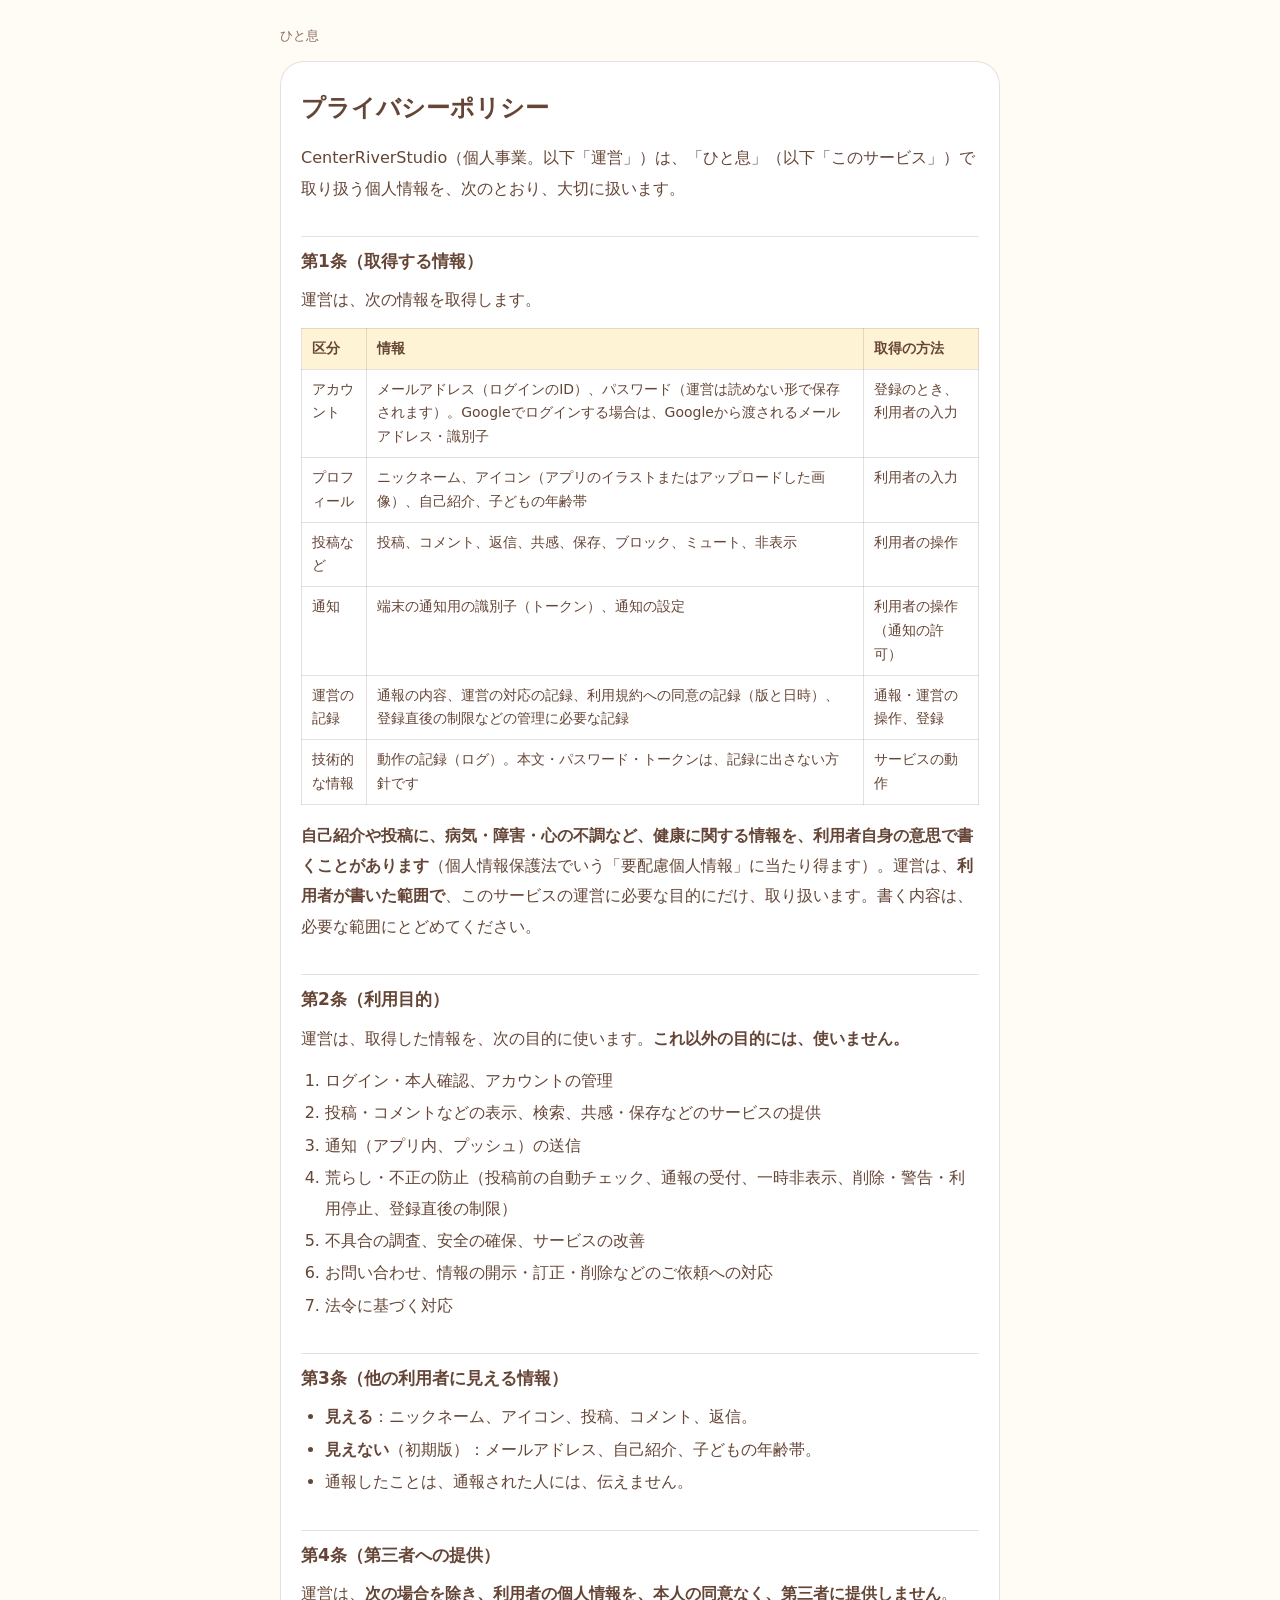
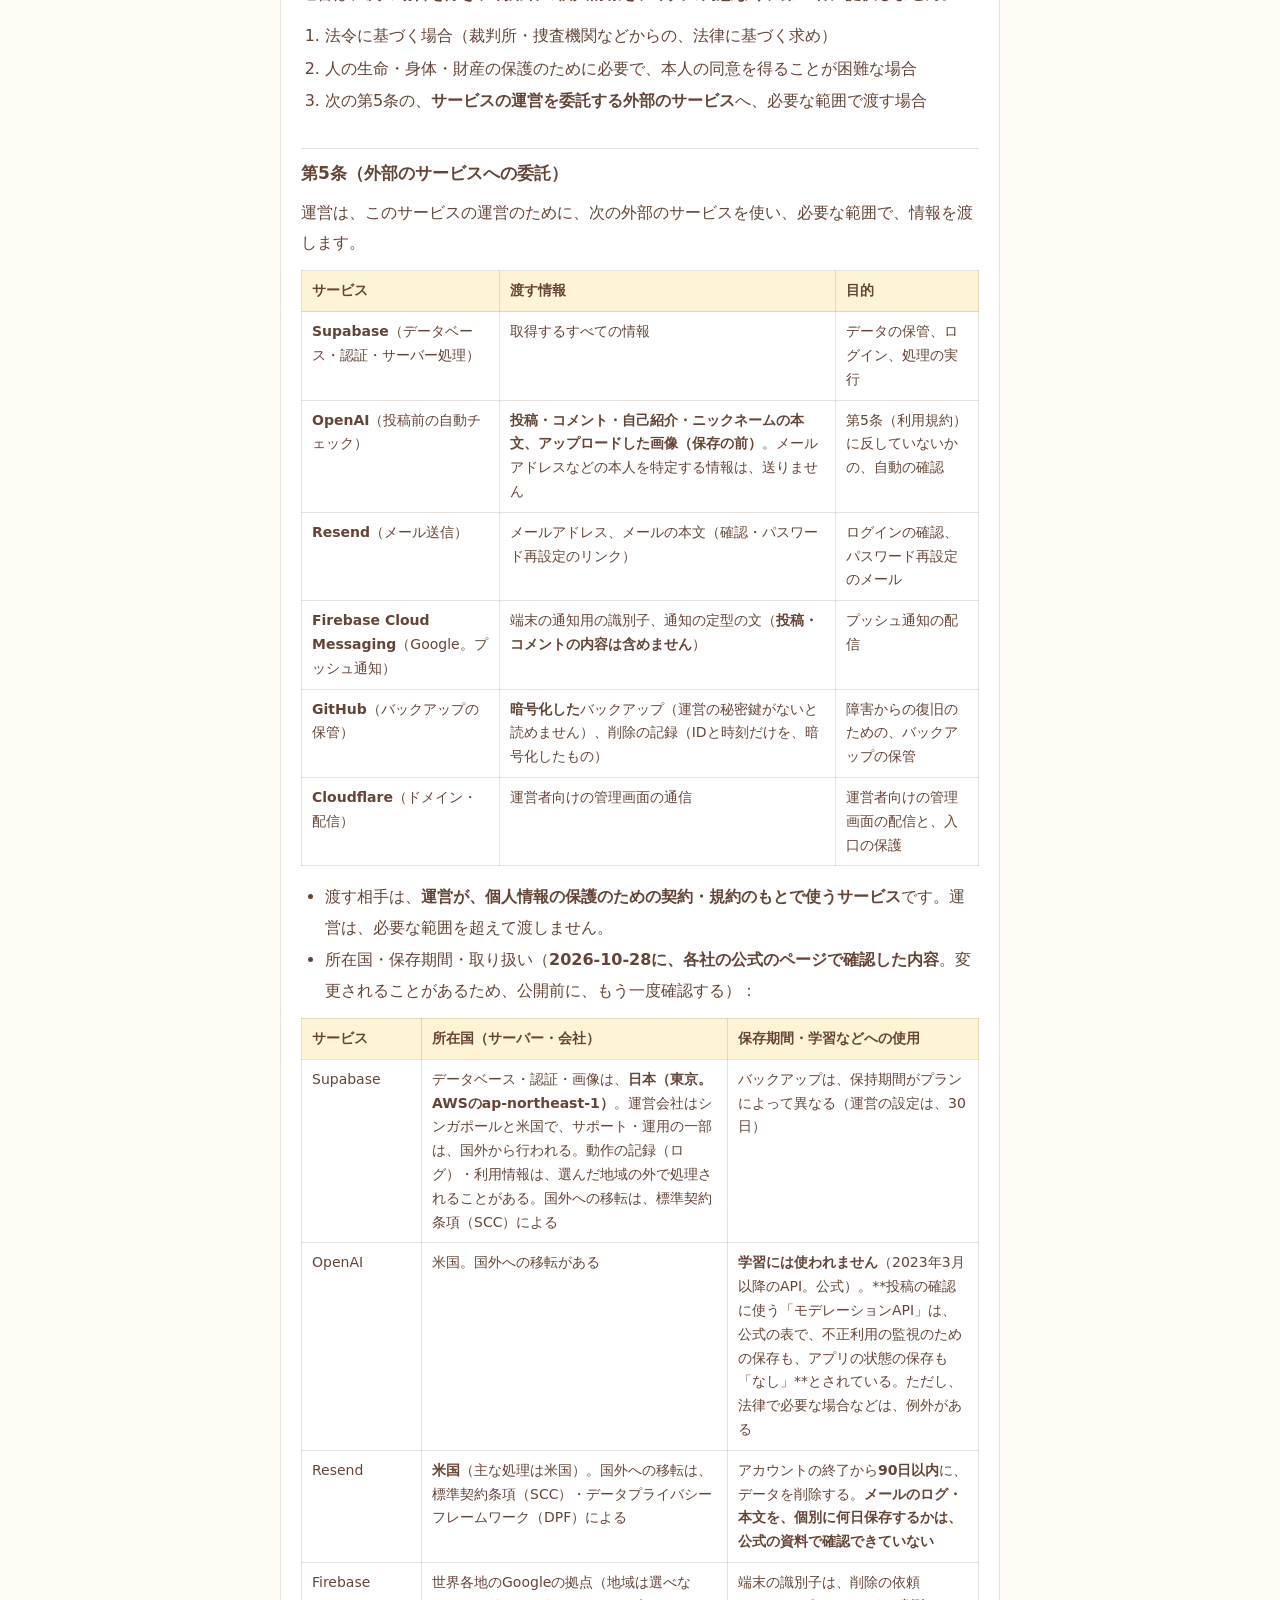
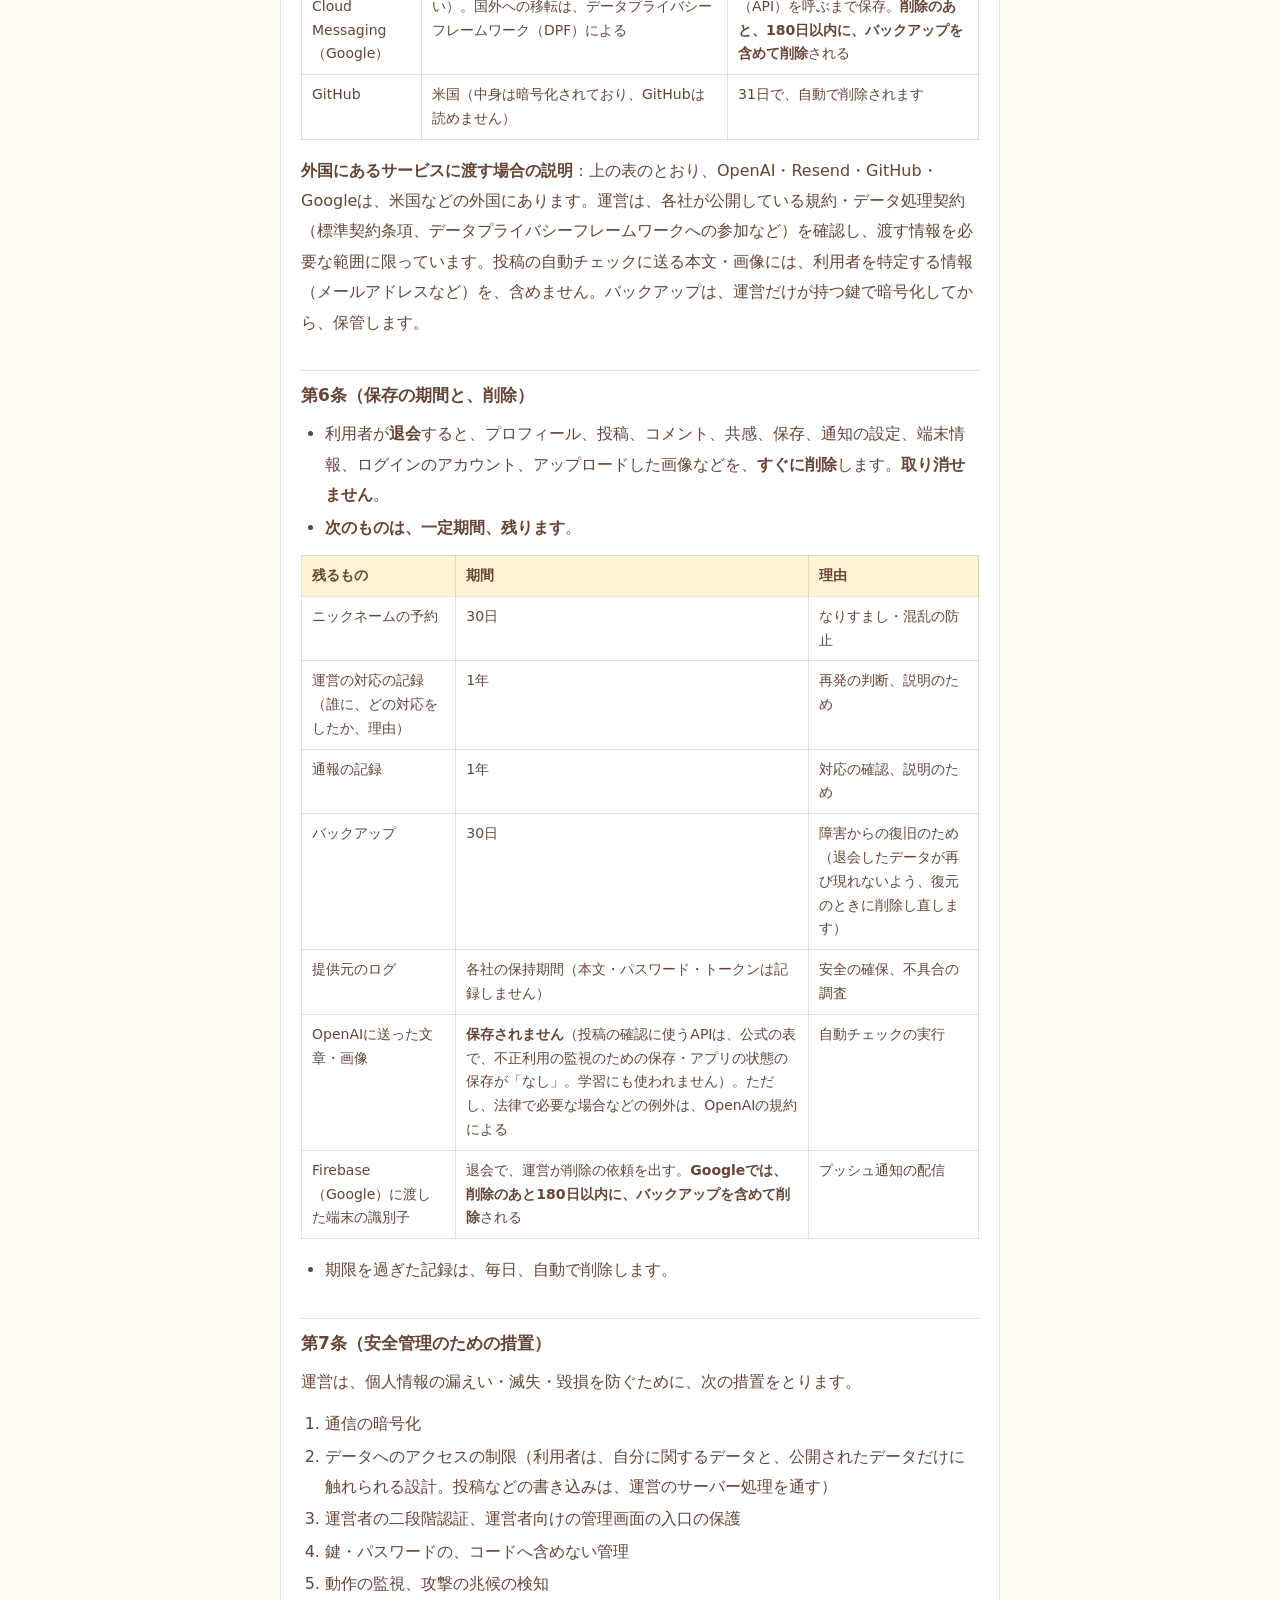
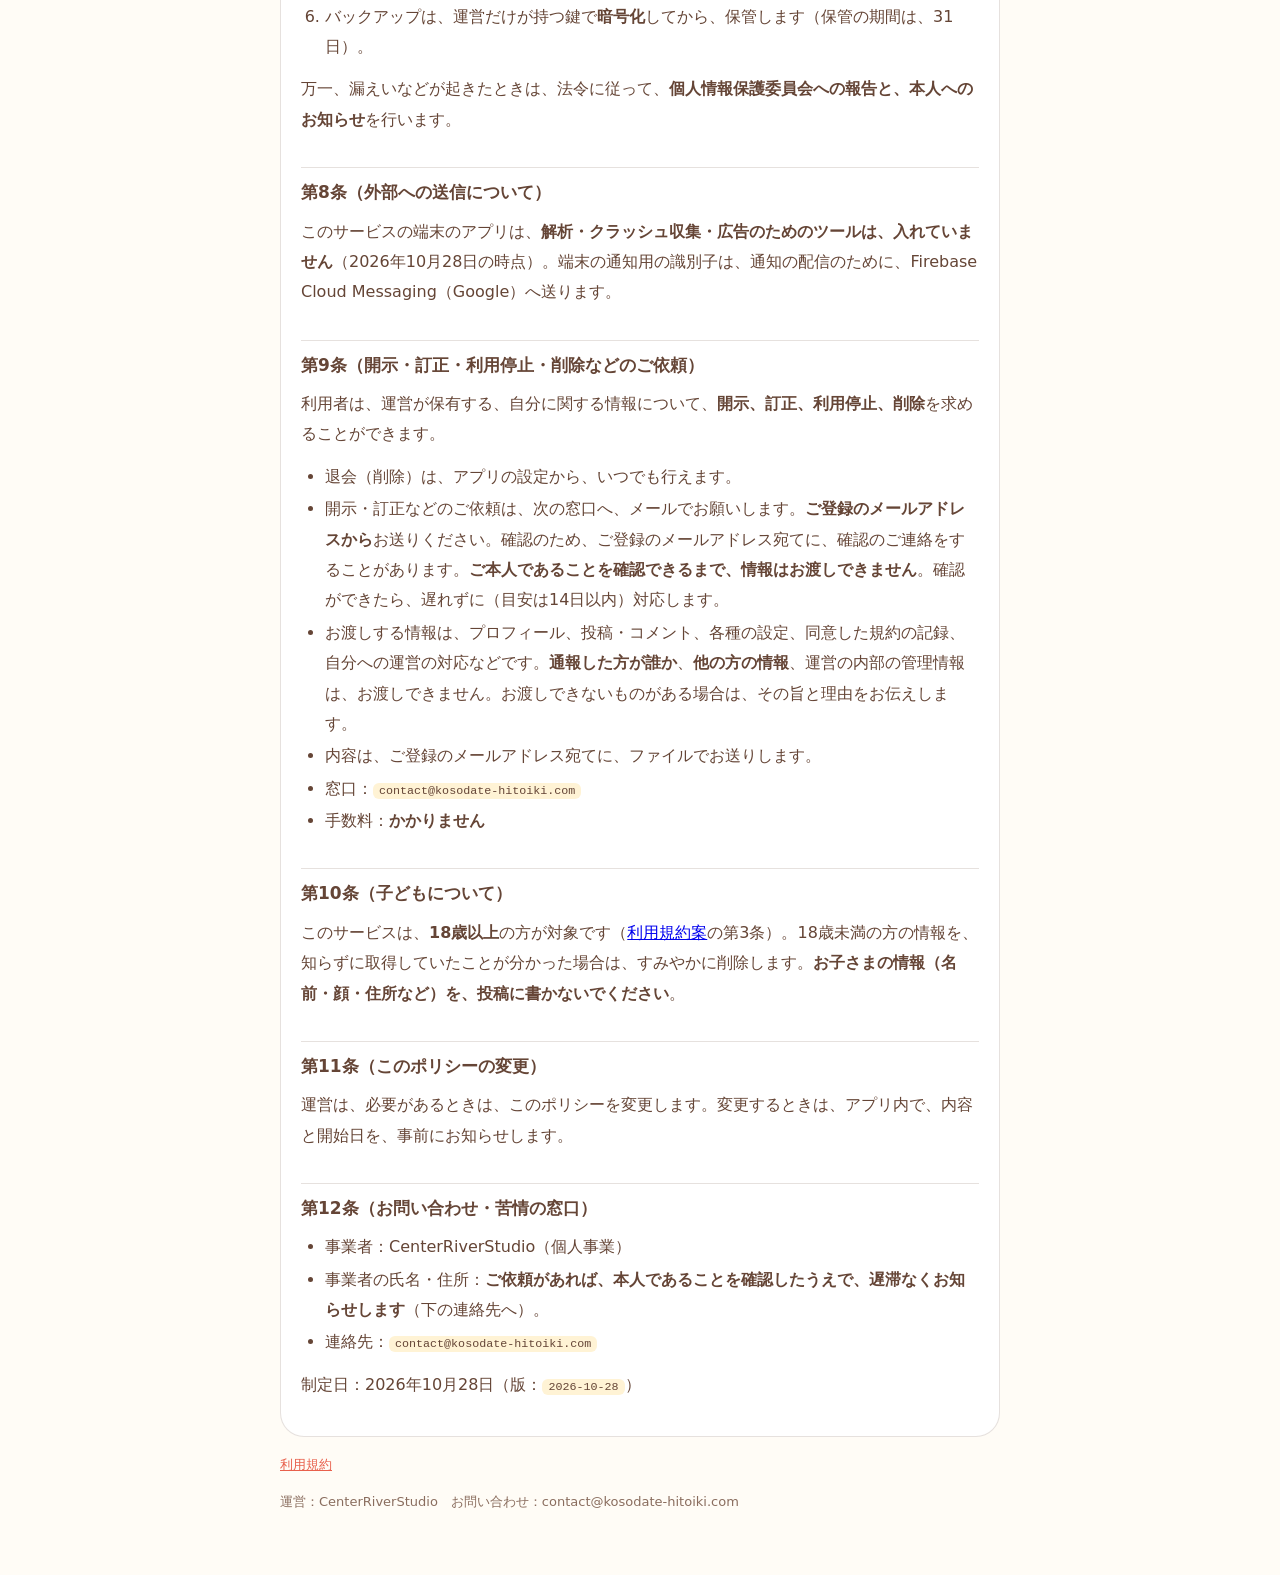
==== privacy/index.html @ 46247bdc "feat: 利用規約とプライバシーポリシーの公開ページを追加する /terms/ と /privacy/ に、2026-10-28版の本文を置く。アプリの登録画面・ストアの申請・Googleの同意画面" ====
<!doctype html>
<html lang="ja">
  <head>
    <meta charset="utf-8" />
    <meta name="viewport" content="width=device-width, initial-scale=1" />
    <title>プライバシーポリシー｜ひと息</title>
    <meta name="description" content="子育てのぐち・相談・コツや体験談を共有するSNS「ひと息」のプライバシーポリシーです。" />
    <style>
      :root { --bg: #fffcf6; --card: #ffffff; --text: #654536; --muted: #8a6d5e; --line: rgb(101 69 54 / 16%); --accent: #e8604c; --cream: #fff3d5; }
      * { box-sizing: border-box; }
      body { margin: 0; padding: 16px; background: var(--bg); color: var(--text); font-family: "M PLUS Rounded 1c", "Hiragino Maru Gothic ProN", "Yu Gothic UI", Meiryo, system-ui, sans-serif; line-height: 1.9; }
      header, main, footer { max-width: 720px; margin: 0 auto; }
      header { padding: 8px 0 0; }
      .brand { margin: 0; font-size: 13px; color: var(--muted); }
      main { margin-top: 12px; padding: 24px 20px; background: var(--card); border: 1px solid var(--line); border-radius: 24px; }
      h1 { margin: 0 0 12px; font-size: 24px; }
      h2 { margin: 32px 0 8px; padding-top: 8px; font-size: 17px; border-top: 1px solid var(--line); }
      h3 { font-size: 15px; margin: 20px 0 4px; }
      p { margin: 0 0 12px; overflow-wrap: anywhere; }
      ul, ol { margin: 0 0 12px; padding-left: 1.5em; }
      li { margin: 2px 0; overflow-wrap: anywhere; }
      code { padding: 1px 6px; background: var(--cream); border-radius: 6px; font-size: 0.9em; }
      .table-wrap { margin: 0 0 16px; overflow-x: auto; }
      table { border-collapse: collapse; width: 100%; min-width: 520px; font-size: 14px; line-height: 1.7; }
      th, td { padding: 8px 10px; border: 1px solid var(--line); vertical-align: top; text-align: left; }
      th { background: var(--cream); }
      footer { padding: 16px 0 32px; font-size: 13px; color: var(--muted); }
      footer a { color: var(--accent); }
    </style>
  </head>
  <body>
    <header><p class="brand">ひと息</p></header>
    <main>
<h1>プライバシーポリシー</h1>
<p>CenterRiverStudio（個人事業。以下「運営」）は、「ひと息」（以下「このサービス」）で取り扱う個人情報を、次のとおり、大切に扱います。</p>
<h2>第1条（取得する情報）</h2>
<p>運営は、次の情報を取得します。</p>
<div class="table-wrap"><table>
<thead>
<tr>
<th>区分</th>
<th>情報</th>
<th>取得の方法</th>
</tr>
</thead>
<tbody>
<tr>
<td>アカウント</td>
<td>メールアドレス（ログインのID）、パスワード（運営は読めない形で保存されます）。Googleでログインする場合は、Googleから渡されるメールアドレス・識別子</td>
<td>登録のとき、利用者の入力</td>
</tr>
<tr>
<td>プロフィール</td>
<td>ニックネーム、アイコン（アプリのイラストまたはアップロードした画像）、自己紹介、子どもの年齢帯</td>
<td>利用者の入力</td>
</tr>
<tr>
<td>投稿など</td>
<td>投稿、コメント、返信、共感、保存、ブロック、ミュート、非表示</td>
<td>利用者の操作</td>
</tr>
<tr>
<td>通知</td>
<td>端末の通知用の識別子（トークン）、通知の設定</td>
<td>利用者の操作（通知の許可）</td>
</tr>
<tr>
<td>運営の記録</td>
<td>通報の内容、運営の対応の記録、利用規約への同意の記録（版と日時）、登録直後の制限などの管理に必要な記録</td>
<td>通報・運営の操作、登録</td>
</tr>
<tr>
<td>技術的な情報</td>
<td>動作の記録（ログ）。本文・パスワード・トークンは、記録に出さない方針です</td>
<td>サービスの動作</td>
</tr>
</tbody>
</table></div>
<p><strong>自己紹介や投稿に、病気・障害・心の不調など、健康に関する情報を、利用者自身の意思で書くことがあります</strong>（個人情報保護法でいう「要配慮個人情報」に当たり得ます）。運営は、<strong>利用者が書いた範囲で</strong>、このサービスの運営に必要な目的にだけ、取り扱います。書く内容は、必要な範囲にとどめてください。</p>
<h2>第2条（利用目的）</h2>
<p>運営は、取得した情報を、次の目的に使います。<strong>これ以外の目的には、使いません。</strong></p>
<ol>
<li>ログイン・本人確認、アカウントの管理</li>
<li>投稿・コメントなどの表示、検索、共感・保存などのサービスの提供</li>
<li>通知（アプリ内、プッシュ）の送信</li>
<li>荒らし・不正の防止（投稿前の自動チェック、通報の受付、一時非表示、削除・警告・利用停止、登録直後の制限）</li>
<li>不具合の調査、安全の確保、サービスの改善</li>
<li>お問い合わせ、情報の開示・訂正・削除などのご依頼への対応</li>
<li>法令に基づく対応</li>
</ol>
<h2>第3条（他の利用者に見える情報）</h2>
<ul>
<li><strong>見える</strong>：ニックネーム、アイコン、投稿、コメント、返信。</li>
<li><strong>見えない</strong>（初期版）：メールアドレス、自己紹介、子どもの年齢帯。</li>
<li>通報したことは、通報された人には、伝えません。</li>
</ul>
<h2>第4条（第三者への提供）</h2>
<p>運営は、<strong>次の場合を除き、利用者の個人情報を、本人の同意なく、第三者に提供しません</strong>。</p>
<ol>
<li>法令に基づく場合（裁判所・捜査機関などからの、法律に基づく求め）</li>
<li>人の生命・身体・財産の保護のために必要で、本人の同意を得ることが困難な場合</li>
<li>次の第5条の、<strong>サービスの運営を委託する外部のサービス</strong>へ、必要な範囲で渡す場合</li>
</ol>
<h2>第5条（外部のサービスへの委託）</h2>
<p>運営は、このサービスの運営のために、次の外部のサービスを使い、必要な範囲で、情報を渡します。</p>
<div class="table-wrap"><table>
<thead>
<tr>
<th>サービス</th>
<th>渡す情報</th>
<th>目的</th>
</tr>
</thead>
<tbody>
<tr>
<td><strong>Supabase</strong>（データベース・認証・サーバー処理）</td>
<td>取得するすべての情報</td>
<td>データの保管、ログイン、処理の実行</td>
</tr>
<tr>
<td><strong>OpenAI</strong>（投稿前の自動チェック）</td>
<td><strong>投稿・コメント・自己紹介・ニックネームの本文、アップロードした画像（保存の前）</strong>。メールアドレスなどの本人を特定する情報は、送りません</td>
<td>第5条（利用規約）に反していないかの、自動の確認</td>
</tr>
<tr>
<td><strong>Resend</strong>（メール送信）</td>
<td>メールアドレス、メールの本文（確認・パスワード再設定のリンク）</td>
<td>ログインの確認、パスワード再設定のメール</td>
</tr>
<tr>
<td><strong>Firebase Cloud Messaging</strong>（Google。プッシュ通知）</td>
<td>端末の通知用の識別子、通知の定型の文（<strong>投稿・コメントの内容は含めません</strong>）</td>
<td>プッシュ通知の配信</td>
</tr>
<tr>
<td><strong>GitHub</strong>（バックアップの保管）</td>
<td><strong>暗号化した</strong>バックアップ（運営の秘密鍵がないと読めません）、削除の記録（IDと時刻だけを、暗号化したもの）</td>
<td>障害からの復旧のための、バックアップの保管</td>
</tr>
<tr>
<td><strong>Cloudflare</strong>（ドメイン・配信）</td>
<td>運営者向けの管理画面の通信</td>
<td>運営者向けの管理画面の配信と、入口の保護</td>
</tr>
</tbody>
</table></div>
<ul>
<li>渡す相手は、<strong>運営が、個人情報の保護のための契約・規約のもとで使うサービス</strong>です。運営は、必要な範囲を超えて渡しません。</li>
<li>所在国・保存期間・取り扱い（<strong>2026-10-28に、各社の公式のページで確認した内容</strong>。変更されることがあるため、公開前に、もう一度確認する）：</li>
</ul>
<div class="table-wrap"><table>
<thead>
<tr>
<th>サービス</th>
<th>所在国（サーバー・会社）</th>
<th>保存期間・学習などへの使用</th>
</tr>
</thead>
<tbody>
<tr>
<td>Supabase</td>
<td>データベース・認証・画像は、<strong>日本（東京。AWSのap-northeast-1）</strong>。運営会社はシンガポールと米国で、サポート・運用の一部は、国外から行われる。動作の記録（ログ）・利用情報は、選んだ地域の外で処理されることがある。国外への移転は、標準契約条項（SCC）による</td>
<td>バックアップは、保持期間がプランによって異なる（運営の設定は、30日）</td>
</tr>
<tr>
<td>OpenAI</td>
<td>米国。国外への移転がある</td>
<td><strong>学習には使われません</strong>（2023年3月以降のAPI。公式）。**投稿の確認に使う「モデレーションAPI」は、公式の表で、不正利用の監視のための保存も、アプリの状態の保存も「なし」**とされている。ただし、法律で必要な場合などは、例外がある</td>
</tr>
<tr>
<td>Resend</td>
<td><strong>米国</strong>（主な処理は米国）。国外への移転は、標準契約条項（SCC）・データプライバシーフレームワーク（DPF）による</td>
<td>アカウントの終了から<strong>90日以内</strong>に、データを削除する。<strong>メールのログ・本文を、個別に何日保存するかは、公式の資料で確認できていない</strong></td>
</tr>
<tr>
<td>Firebase Cloud Messaging（Google）</td>
<td>世界各地のGoogleの拠点（地域は選べない）。国外への移転は、データプライバシーフレームワーク（DPF）による</td>
<td>端末の識別子は、削除の依頼（API）を呼ぶまで保存。<strong>削除のあと、180日以内に、バックアップを含めて削除</strong>される</td>
</tr>
<tr>
<td>GitHub</td>
<td>米国（中身は暗号化されており、GitHubは読めません）</td>
<td>31日で、自動で削除されます</td>
</tr>
</tbody>
</table></div>
<p><strong>外国にあるサービスに渡す場合の説明</strong>：上の表のとおり、OpenAI・Resend・GitHub・Googleは、米国などの外国にあります。運営は、各社が公開している規約・データ処理契約（標準契約条項、データプライバシーフレームワークへの参加など）を確認し、渡す情報を必要な範囲に限っています。投稿の自動チェックに送る本文・画像には、利用者を特定する情報（メールアドレスなど）を、含めません。バックアップは、運営だけが持つ鍵で暗号化してから、保管します。</p>
<h2>第6条（保存の期間と、削除）</h2>
<ul>
<li>利用者が<strong>退会</strong>すると、プロフィール、投稿、コメント、共感、保存、通知の設定、端末情報、ログインのアカウント、アップロードした画像などを、<strong>すぐに削除</strong>します。<strong>取り消せません</strong>。</li>
<li><strong>次のものは、一定期間、残ります</strong>。</li>
</ul>
<div class="table-wrap"><table>
<thead>
<tr>
<th>残るもの</th>
<th>期間</th>
<th>理由</th>
</tr>
</thead>
<tbody>
<tr>
<td>ニックネームの予約</td>
<td>30日</td>
<td>なりすまし・混乱の防止</td>
</tr>
<tr>
<td>運営の対応の記録（誰に、どの対応をしたか、理由）</td>
<td>1年</td>
<td>再発の判断、説明のため</td>
</tr>
<tr>
<td>通報の記録</td>
<td>1年</td>
<td>対応の確認、説明のため</td>
</tr>
<tr>
<td>バックアップ</td>
<td>30日</td>
<td>障害からの復旧のため（退会したデータが再び現れないよう、復元のときに削除し直します）</td>
</tr>
<tr>
<td>提供元のログ</td>
<td>各社の保持期間（本文・パスワード・トークンは記録しません）</td>
<td>安全の確保、不具合の調査</td>
</tr>
<tr>
<td>OpenAIに送った文章・画像</td>
<td><strong>保存されません</strong>（投稿の確認に使うAPIは、公式の表で、不正利用の監視のための保存・アプリの状態の保存が「なし」。学習にも使われません）。ただし、法律で必要な場合などの例外は、OpenAIの規約による</td>
<td>自動チェックの実行</td>
</tr>
<tr>
<td>Firebase（Google）に渡した端末の識別子</td>
<td>退会で、運営が削除の依頼を出す。<strong>Googleでは、削除のあと180日以内に、バックアップを含めて削除</strong>される</td>
<td>プッシュ通知の配信</td>
</tr>
</tbody>
</table></div>
<ul>
<li>期限を過ぎた記録は、毎日、自動で削除します。</li>
</ul>
<h2>第7条（安全管理のための措置）</h2>
<p>運営は、個人情報の漏えい・滅失・毀損を防ぐために、次の措置をとります。</p>
<ol>
<li>通信の暗号化</li>
<li>データへのアクセスの制限（利用者は、自分に関するデータと、公開されたデータだけに触れられる設計。投稿などの書き込みは、運営のサーバー処理を通す）</li>
<li>運営者の二段階認証、運営者向けの管理画面の入口の保護</li>
<li>鍵・パスワードの、コードへ含めない管理</li>
<li>動作の監視、攻撃の兆候の検知</li>
<li>バックアップは、運営だけが持つ鍵で<strong>暗号化</strong>してから、保管します（保管の期間は、31日）。</li>
</ol>
<p>万一、漏えいなどが起きたときは、法令に従って、<strong>個人情報保護委員会への報告と、本人へのお知らせ</strong>を行います。</p>
<h2>第8条（外部への送信について）</h2>
<p>このサービスの端末のアプリは、<strong>解析・クラッシュ収集・広告のためのツールは、入れていません</strong>（2026年10月28日の時点）。端末の通知用の識別子は、通知の配信のために、Firebase Cloud Messaging（Google）へ送ります。</p>
<h2>第9条（開示・訂正・利用停止・削除などのご依頼）</h2>
<p>利用者は、運営が保有する、自分に関する情報について、<strong>開示、訂正、利用停止、削除</strong>を求めることができます。</p>
<ul>
<li>退会（削除）は、アプリの設定から、いつでも行えます。</li>
<li>開示・訂正などのご依頼は、次の窓口へ、メールでお願いします。<strong>ご登録のメールアドレスから</strong>お送りください。確認のため、ご登録のメールアドレス宛てに、確認のご連絡をすることがあります。<strong>ご本人であることを確認できるまで、情報はお渡しできません</strong>。確認ができたら、遅れずに（目安は14日以内）対応します。</li>
<li>お渡しする情報は、プロフィール、投稿・コメント、各種の設定、同意した規約の記録、自分への運営の対応などです。<strong>通報した方が誰か</strong>、<strong>他の方の情報</strong>、運営の内部の管理情報は、お渡しできません。お渡しできないものがある場合は、その旨と理由をお伝えします。</li>
<li>内容は、ご登録のメールアドレス宛てに、ファイルでお送りします。</li>
<li>窓口：<code>contact@kosodate-hitoiki.com</code></li>
<li>手数料：<strong>かかりません</strong></li>
</ul>
<h2>第10条（子どもについて）</h2>
<p>このサービスは、<strong>18歳以上</strong>の方が対象です（<a href="%E5%88%A9%E7%94%A8%E8%A6%8F%E7%B4%84%E6%A1%88.md">利用規約案</a>の第3条）。18歳未満の方の情報を、知らずに取得していたことが分かった場合は、すみやかに削除します。<strong>お子さまの情報（名前・顔・住所など）を、投稿に書かないでください</strong>。</p>
<h2>第11条（このポリシーの変更）</h2>
<p>運営は、必要があるときは、このポリシーを変更します。変更するときは、アプリ内で、内容と開始日を、事前にお知らせします。</p>
<h2>第12条（お問い合わせ・苦情の窓口）</h2>
<ul>
<li>事業者：CenterRiverStudio（個人事業）</li>
<li>事業者の氏名・住所：<strong>ご依頼があれば、本人であることを確認したうえで、遅滞なくお知らせします</strong>（下の連絡先へ）。</li>
<li>連絡先：<code>contact@kosodate-hitoiki.com</code></li>
</ul>
<p>制定日：2026年10月28日（版：<code>2026-10-28</code>）</p>
    </main>
    <footer>
      <p><a href="../terms/">利用規約</a></p>
      <p>運営：CenterRiverStudio　お問い合わせ：contact@kosodate-hitoiki.com</p>
    </footer>
  </body>
</html>
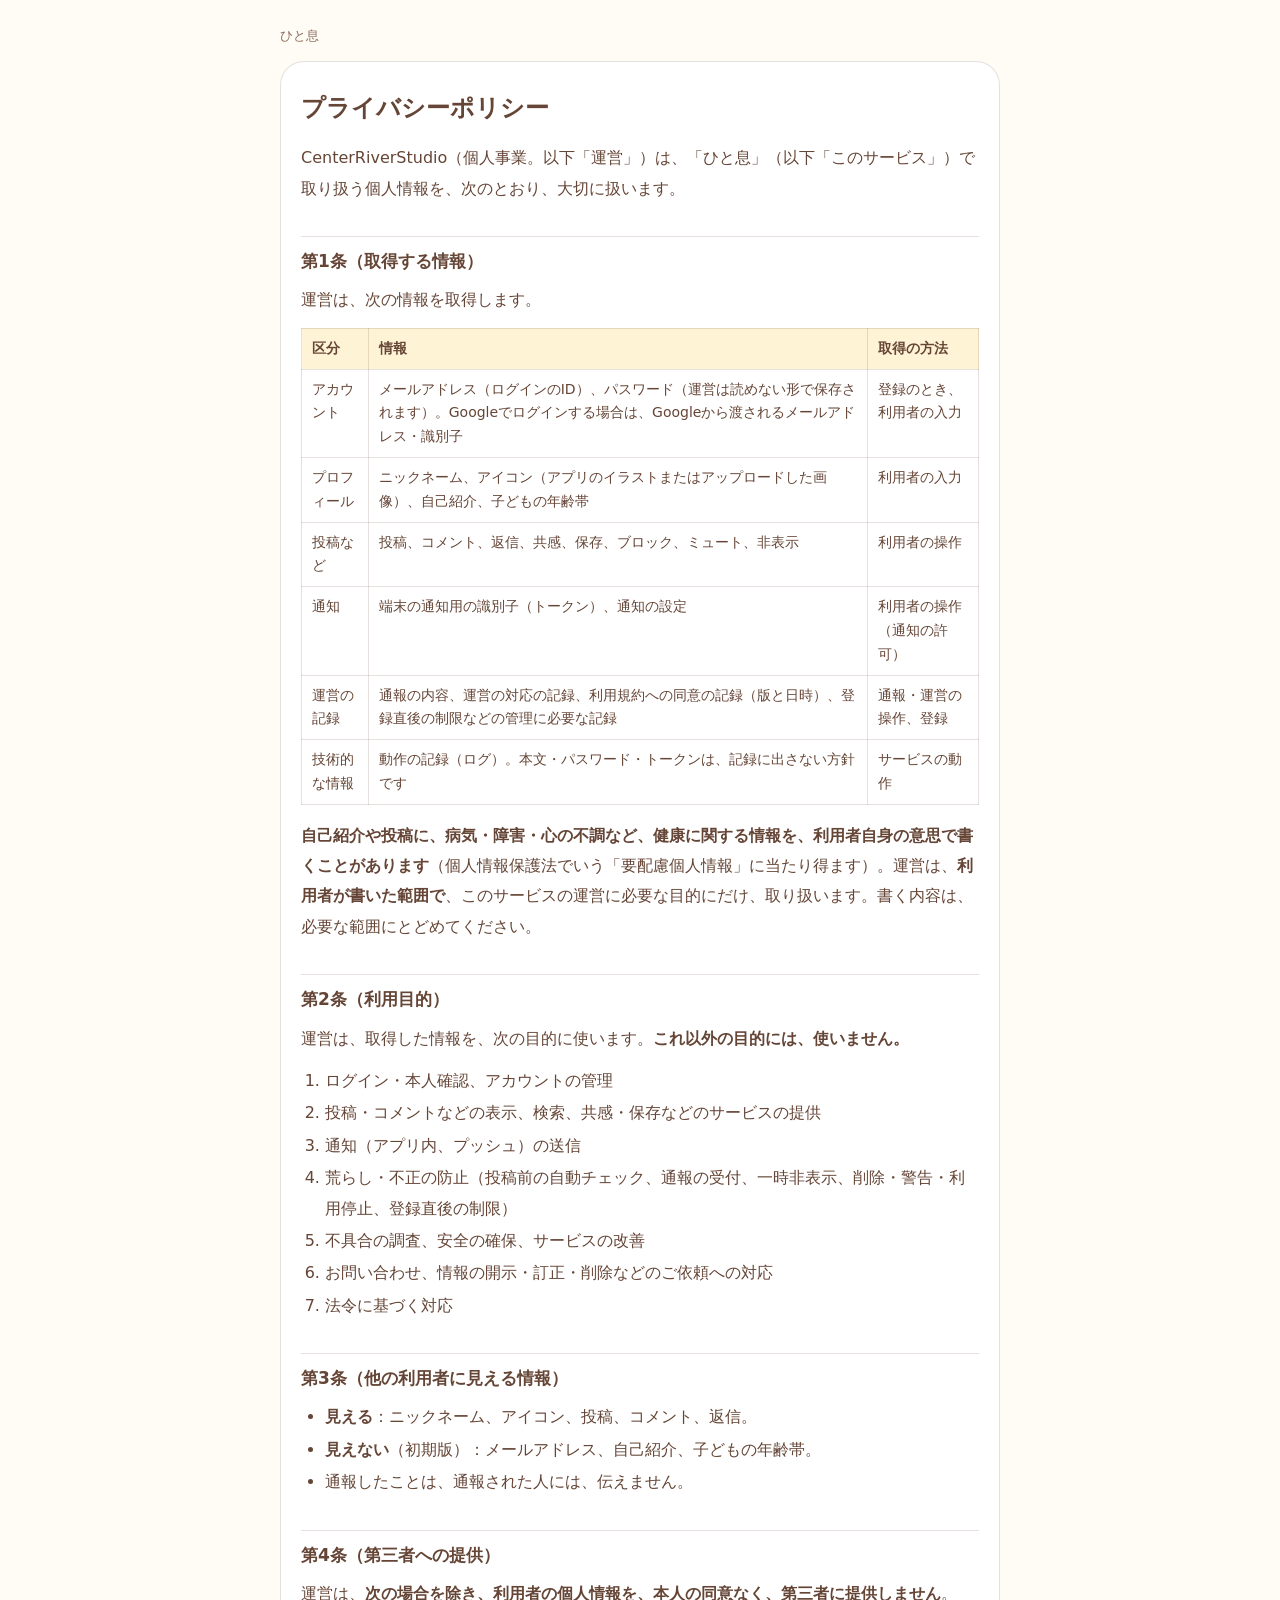
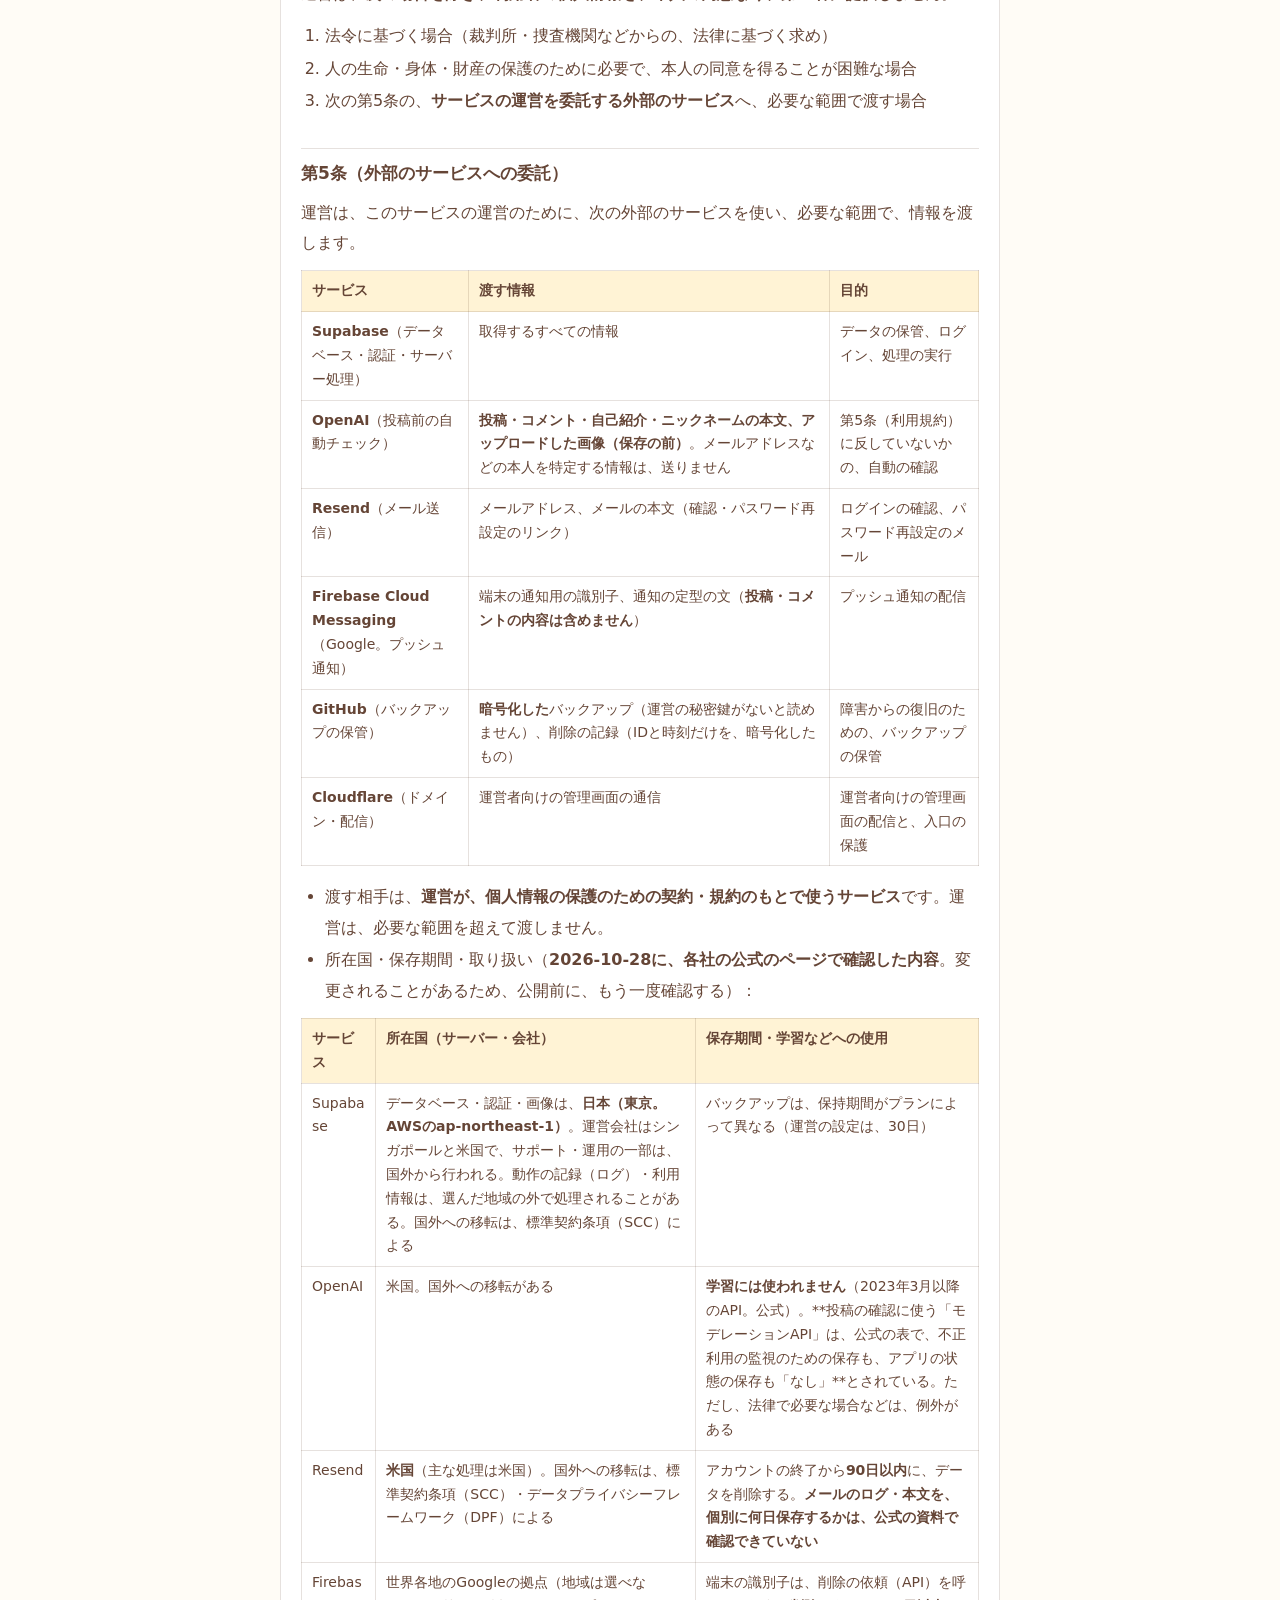
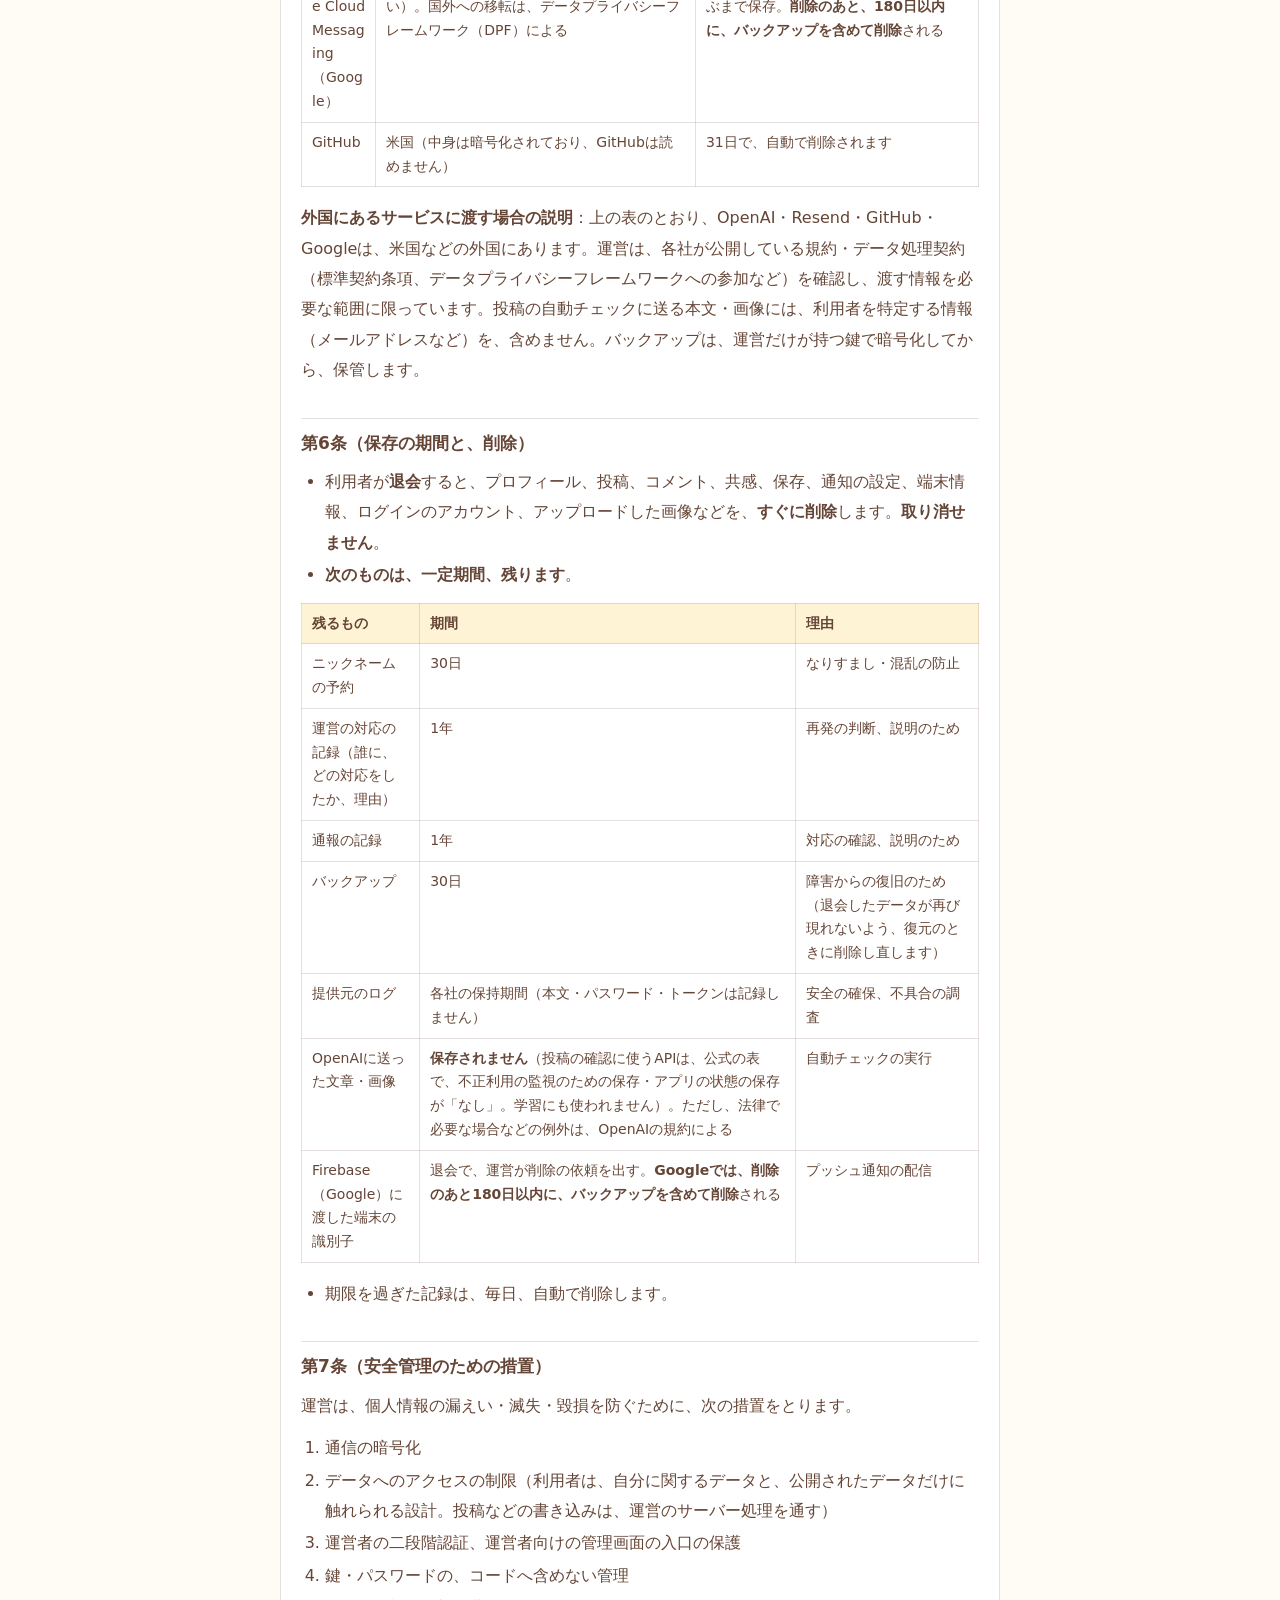
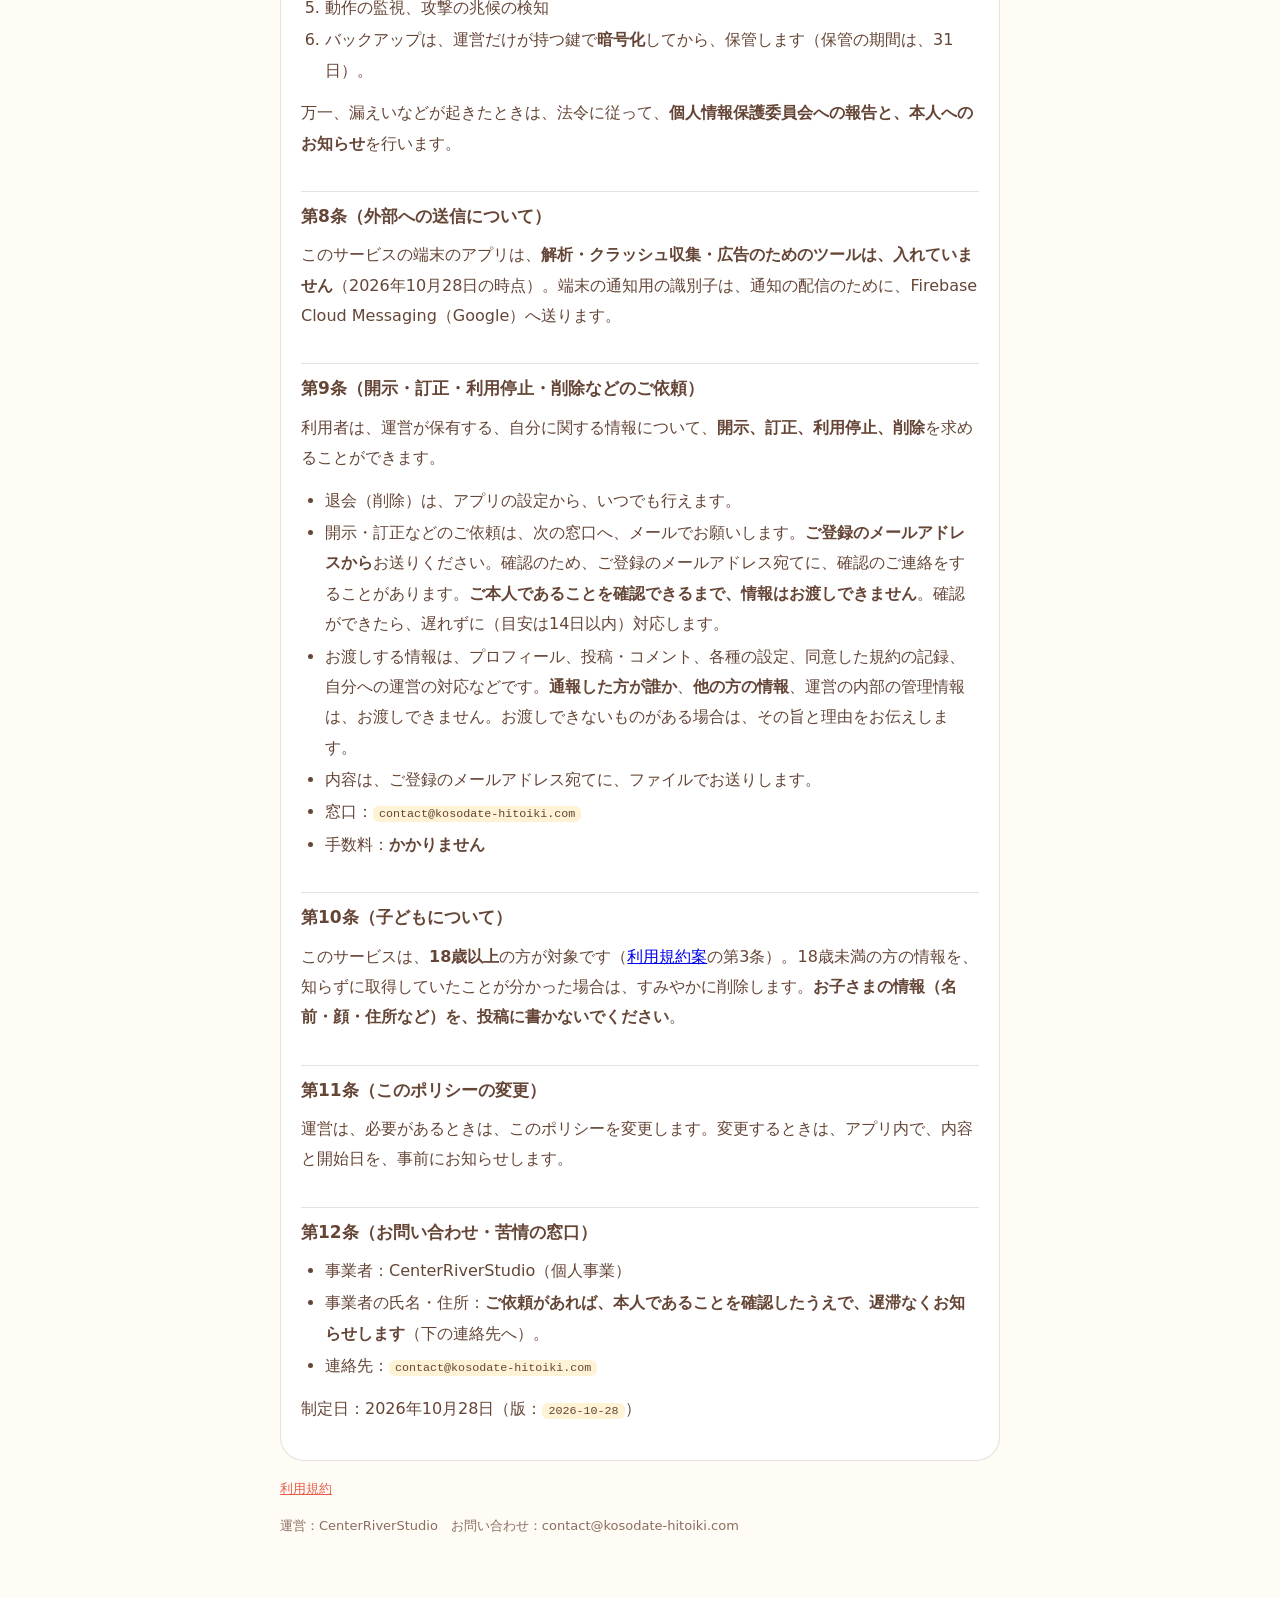
==== commit 6642f5d9: "fix: スマホの幅で、表が右に切れないよう、折り返して全部見せる 表の最小幅と横スクロールをやめ、セルの中で折り返す。幅600px以下では、余白と文字を少し小さくする。幅390pxで確認した。  C" ====
--- a/privacy/index.html
+++ b/privacy/index.html
@@ -20,9 +20,16 @@
       ul, ol { margin: 0 0 12px; padding-left: 1.5em; }
       li { margin: 2px 0; overflow-wrap: anywhere; }
       code { padding: 1px 6px; background: var(--cream); border-radius: 6px; font-size: 0.9em; }
-      .table-wrap { margin: 0 0 16px; overflow-x: auto; }
-      table { border-collapse: collapse; width: 100%; min-width: 520px; font-size: 14px; line-height: 1.7; }
-      th, td { padding: 8px 10px; border: 1px solid var(--line); vertical-align: top; text-align: left; }
+      .table-wrap { margin: 0 0 16px; }
+      table { border-collapse: collapse; width: 100%; table-layout: auto; font-size: 14px; line-height: 1.7; }
+      th, td { padding: 8px 10px; border: 1px solid var(--line); vertical-align: top; text-align: left; overflow-wrap: anywhere; word-break: normal; }
+      /* スマホ：表は横にはみ出さず、折り返して全部見せる */
+      @media (max-width: 600px) {
+        body { padding: 12px; }
+        main { padding: 20px 14px; border-radius: 20px; }
+        table { font-size: 13px; line-height: 1.6; }
+        th, td { padding: 6px 7px; }
+      }
       th { background: var(--cream); }
       footer { padding: 16px 0 32px; font-size: 13px; color: var(--muted); }
       footer a { color: var(--accent); }
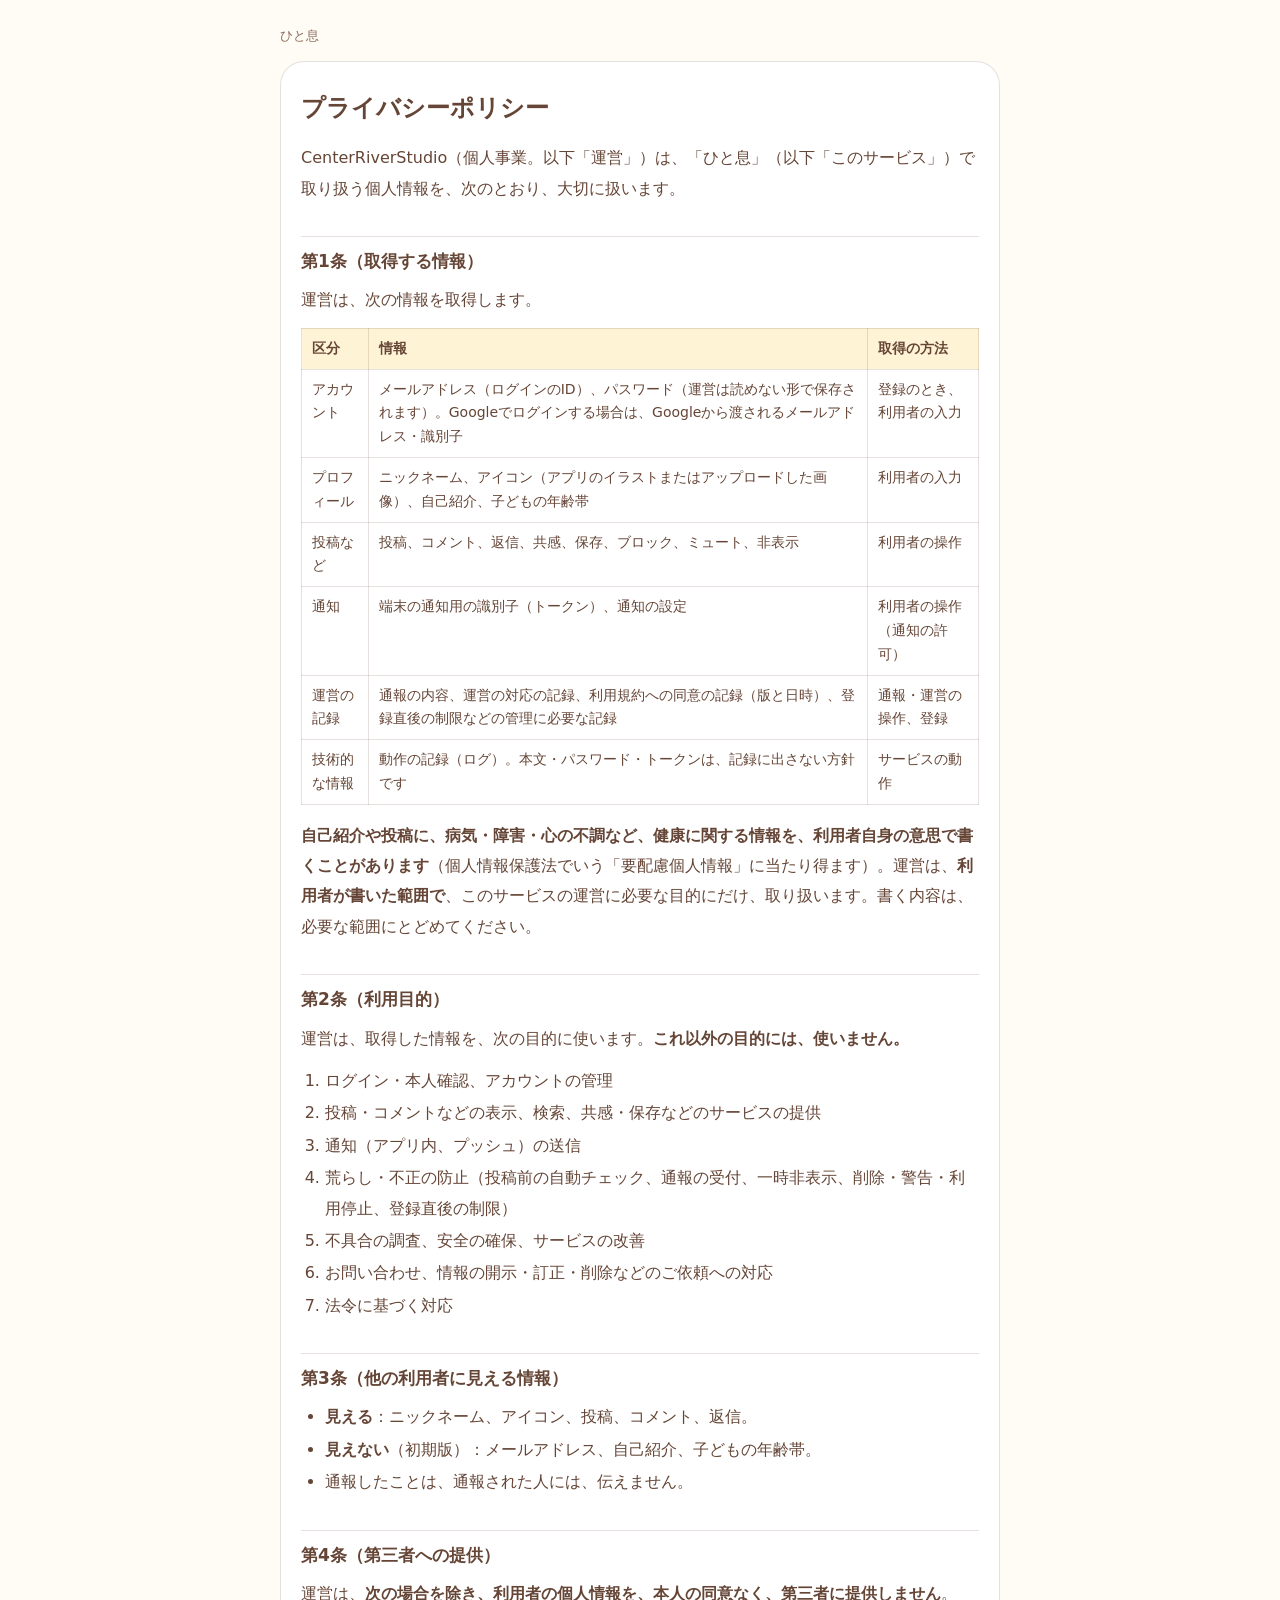
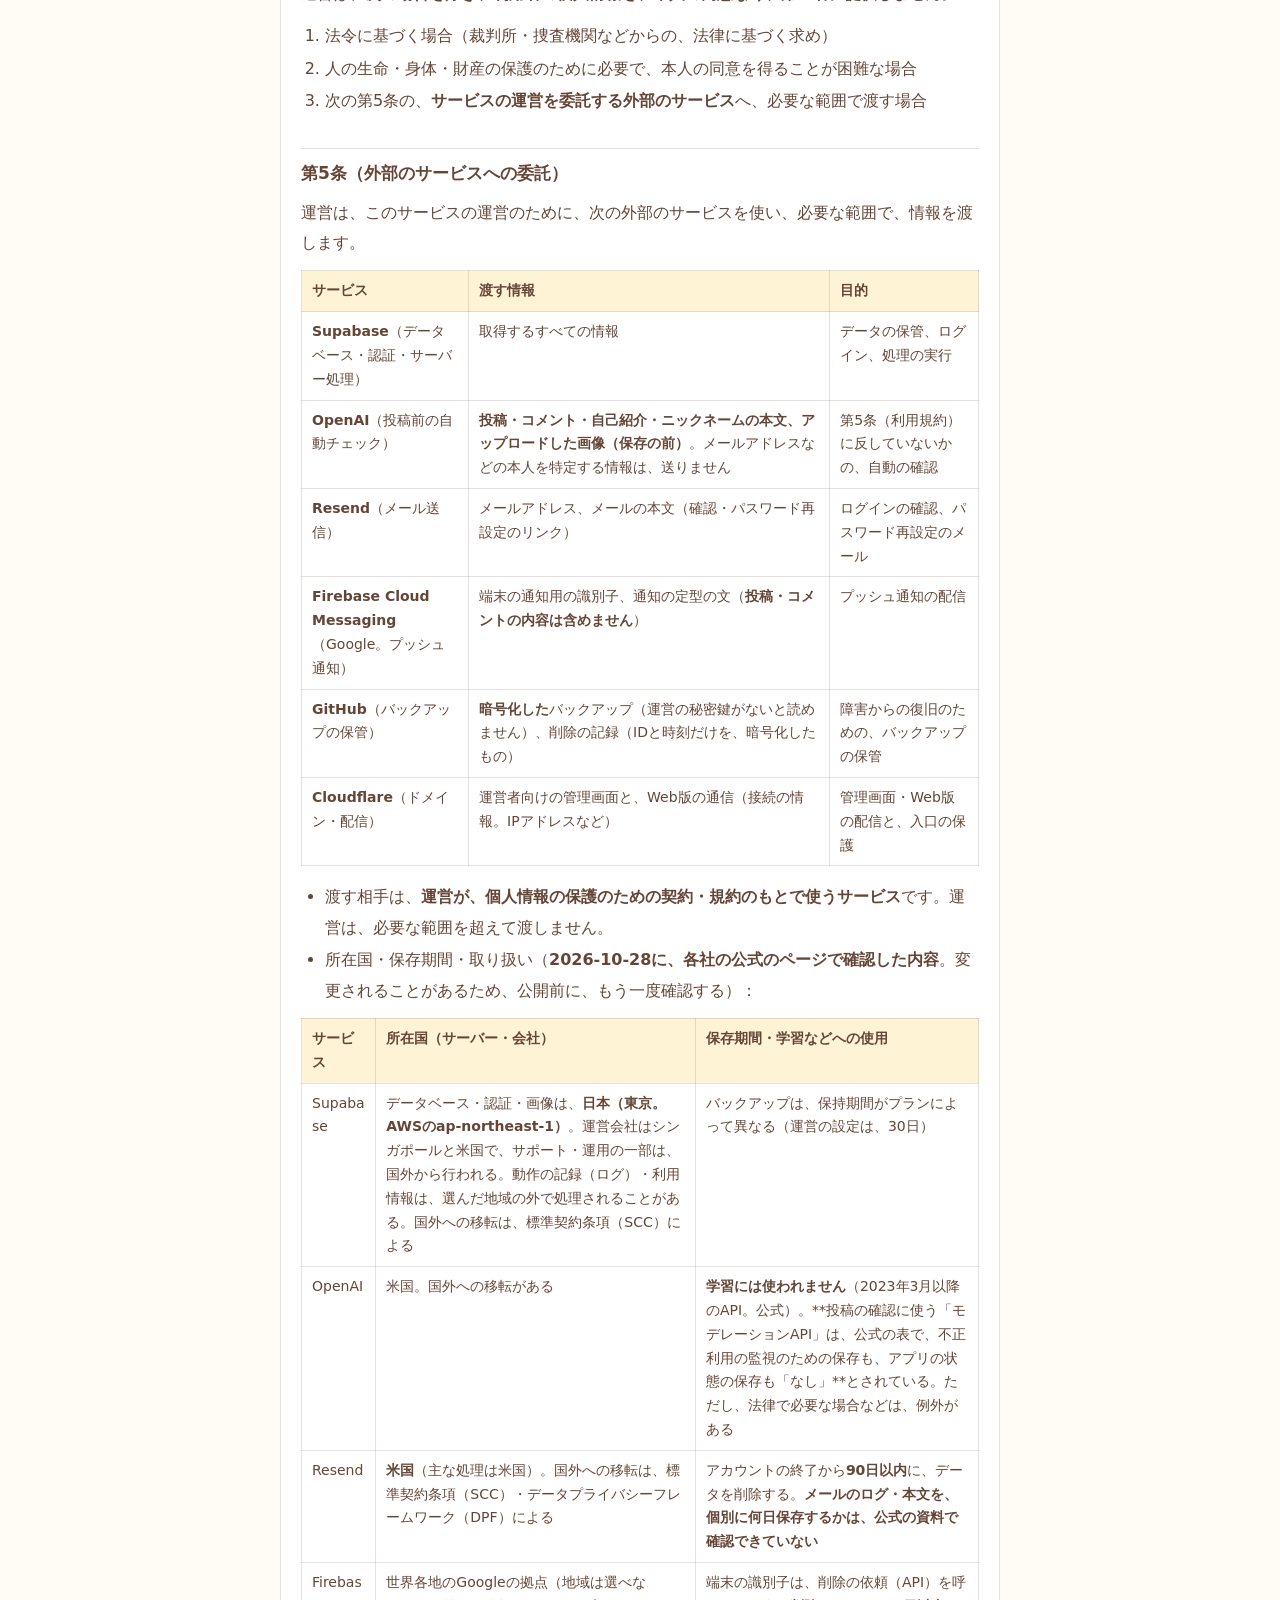
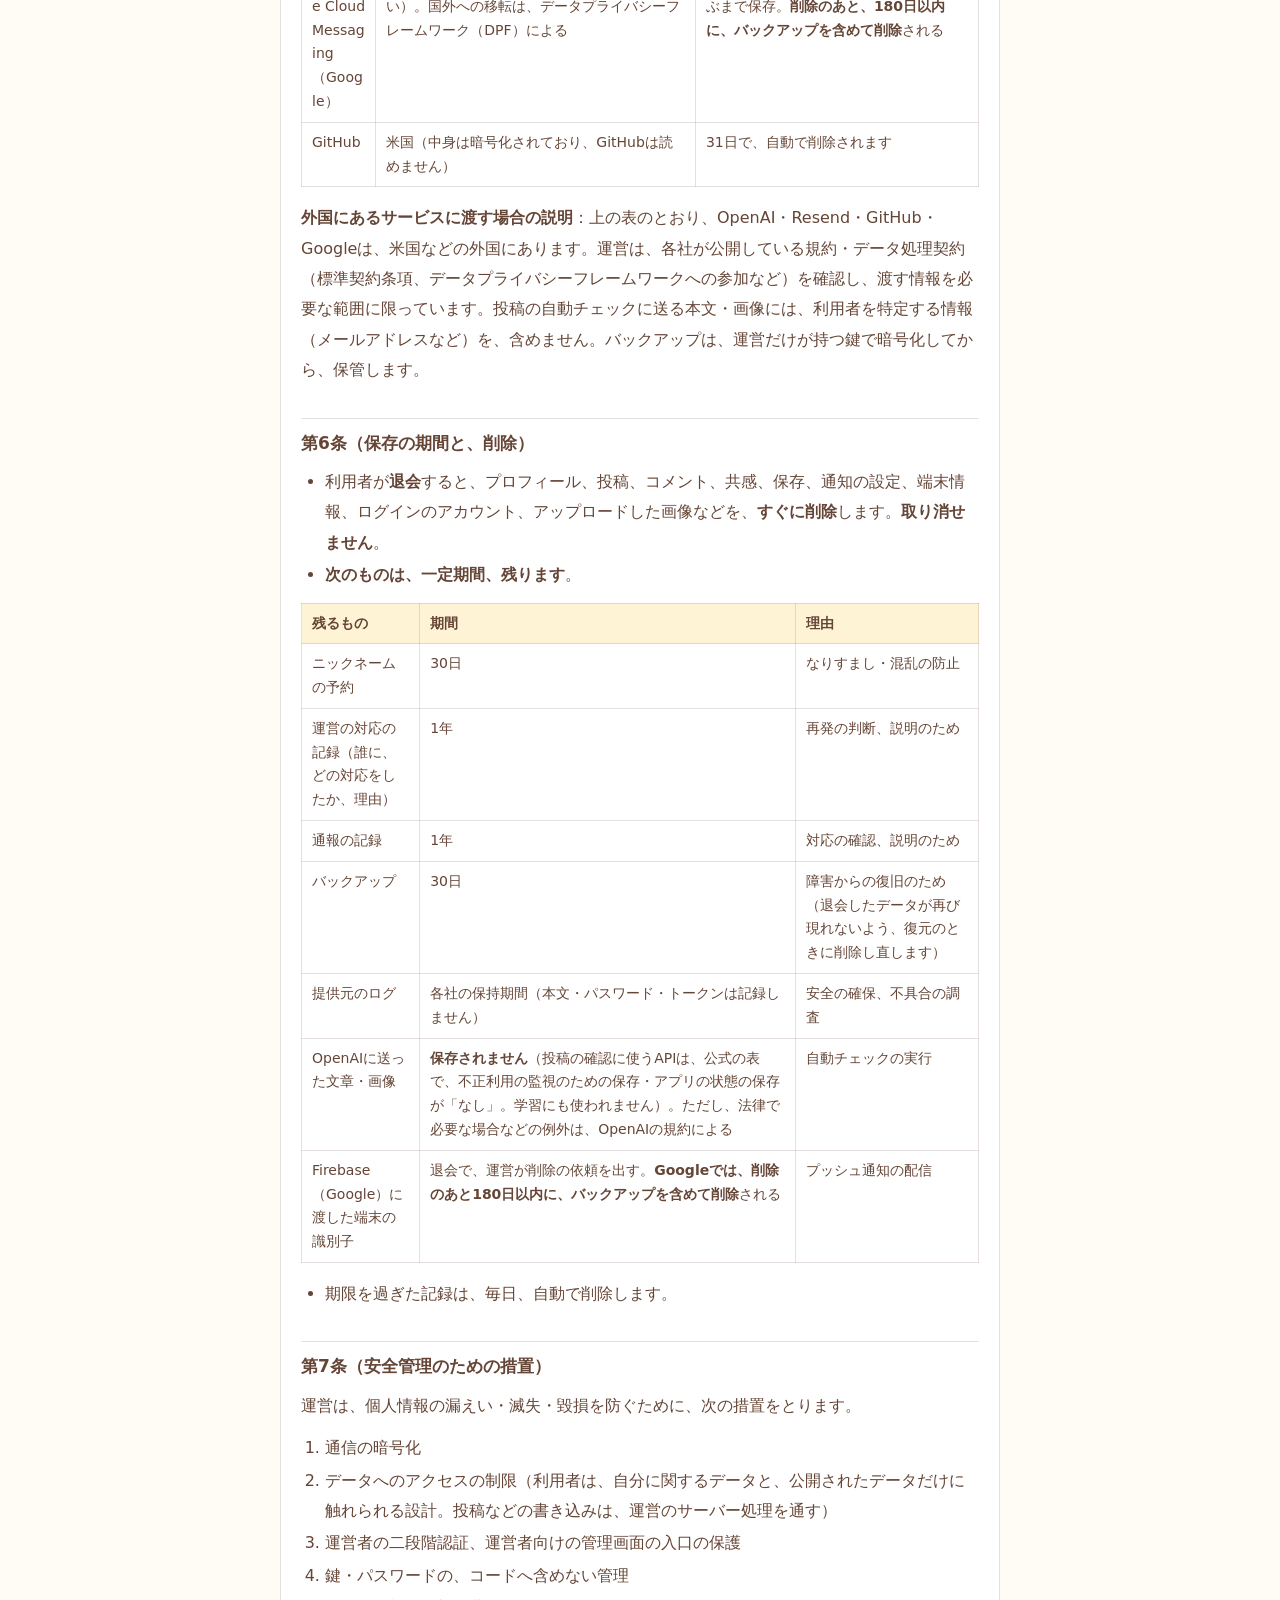
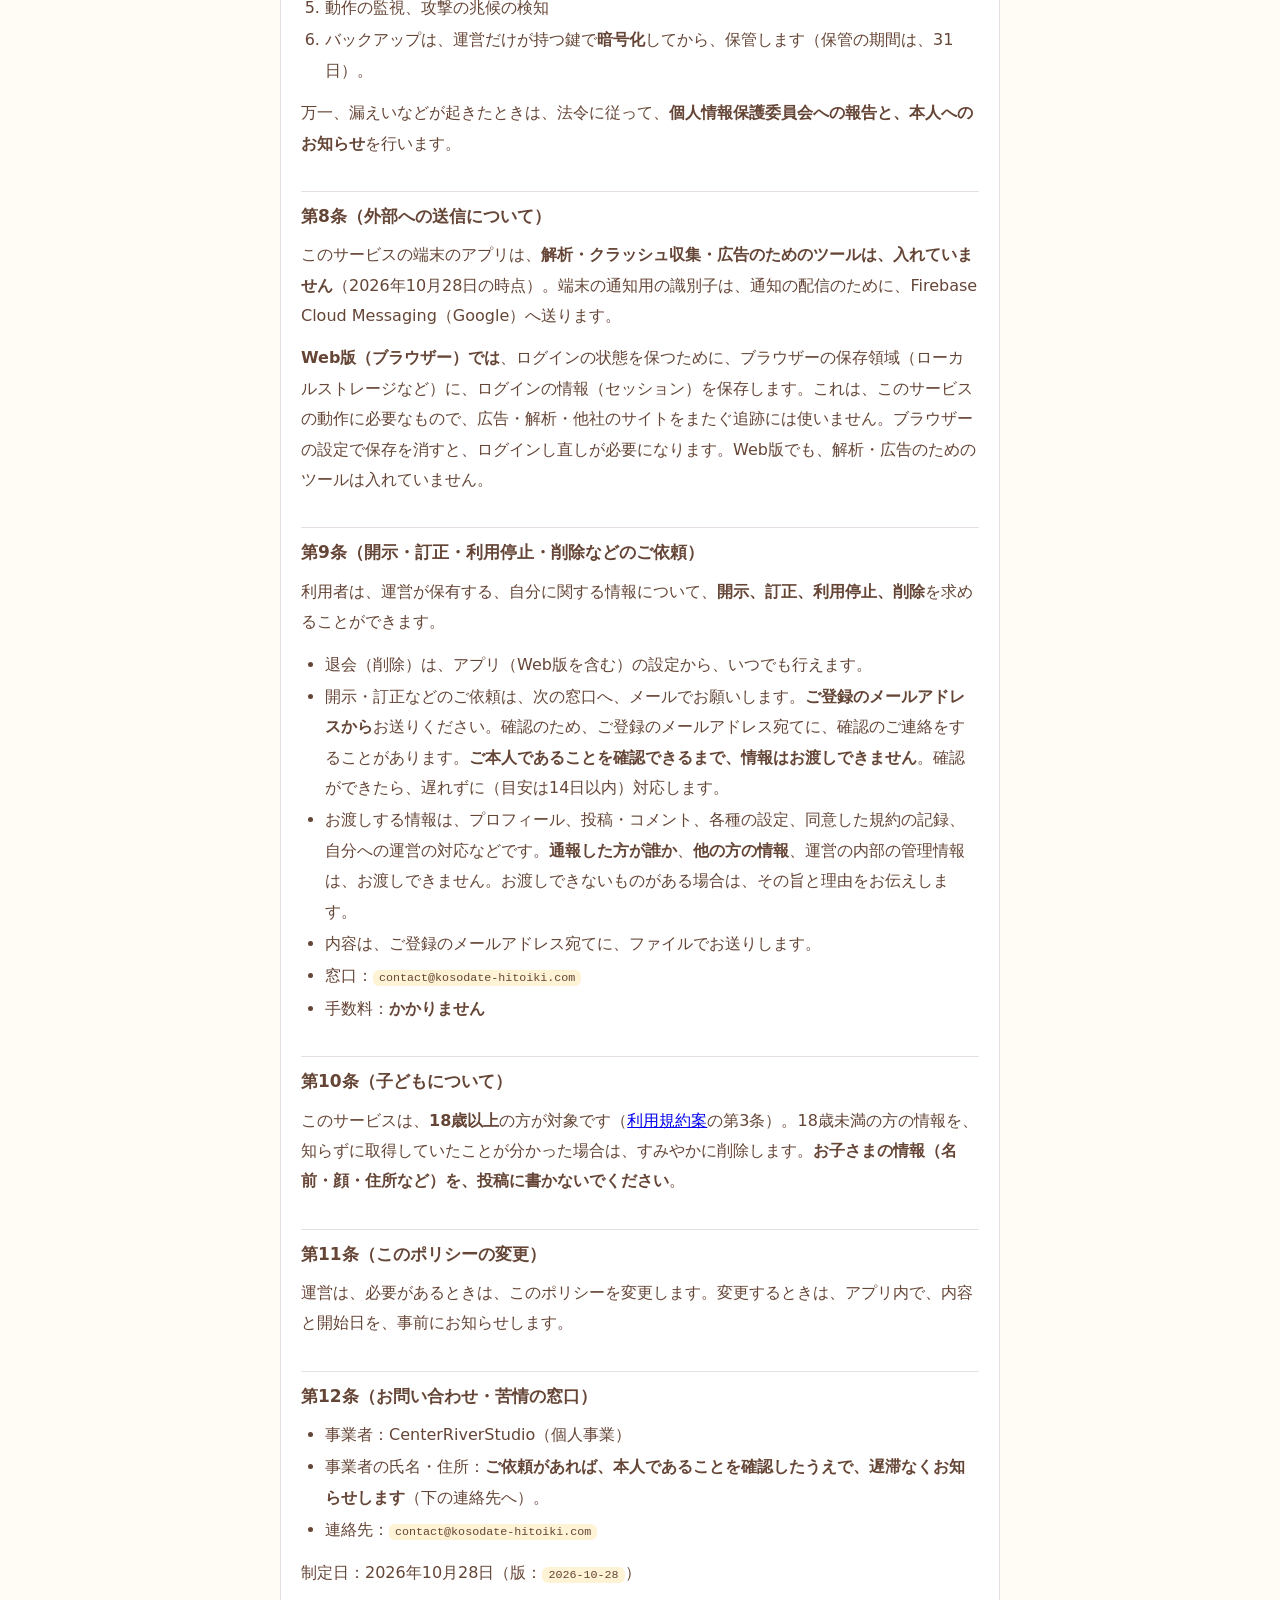
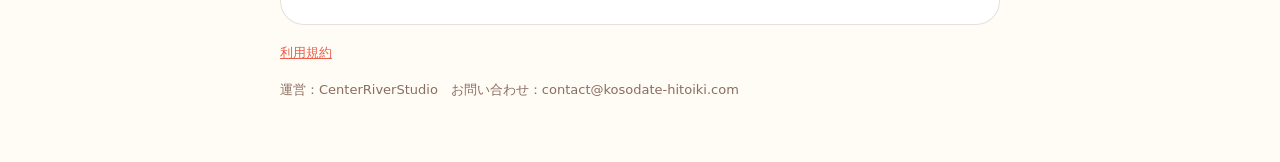
==== commit 88137baf: "docs: 規約・プライバシーに、Web版（ブラウザーの保存領域・配信）の記載を足す Co-Authored-By: Claude Sonnet 5.5 <noreply@anthropic.com>" ====
--- a/privacy/index.html
+++ b/privacy/index.html
@@ -146,8 +146,8 @@
 </tr>
 <tr>
 <td><strong>Cloudflare</strong>（ドメイン・配信）</td>
-<td>運営者向けの管理画面の通信</td>
-<td>運営者向けの管理画面の配信と、入口の保護</td>
+<td>運営者向けの管理画面と、Web版の通信（接続の情報。IPアドレスなど）</td>
+<td>管理画面・Web版の配信と、入口の保護</td>
 </tr>
 </tbody>
 </table></div>
@@ -259,10 +259,11 @@
 <p>万一、漏えいなどが起きたときは、法令に従って、<strong>個人情報保護委員会への報告と、本人へのお知らせ</strong>を行います。</p>
 <h2>第8条（外部への送信について）</h2>
 <p>このサービスの端末のアプリは、<strong>解析・クラッシュ収集・広告のためのツールは、入れていません</strong>（2026年10月28日の時点）。端末の通知用の識別子は、通知の配信のために、Firebase Cloud Messaging（Google）へ送ります。</p>
+<p><strong>Web版（ブラウザー）では</strong>、ログインの状態を保つために、ブラウザーの保存領域（ローカルストレージなど）に、ログインの情報（セッション）を保存します。これは、このサービスの動作に必要なもので、広告・解析・他社のサイトをまたぐ追跡には使いません。ブラウザーの設定で保存を消すと、ログインし直しが必要になります。Web版でも、解析・広告のためのツールは入れていません。</p>
 <h2>第9条（開示・訂正・利用停止・削除などのご依頼）</h2>
 <p>利用者は、運営が保有する、自分に関する情報について、<strong>開示、訂正、利用停止、削除</strong>を求めることができます。</p>
 <ul>
-<li>退会（削除）は、アプリの設定から、いつでも行えます。</li>
+<li>退会（削除）は、アプリ（Web版を含む）の設定から、いつでも行えます。</li>
 <li>開示・訂正などのご依頼は、次の窓口へ、メールでお願いします。<strong>ご登録のメールアドレスから</strong>お送りください。確認のため、ご登録のメールアドレス宛てに、確認のご連絡をすることがあります。<strong>ご本人であることを確認できるまで、情報はお渡しできません</strong>。確認ができたら、遅れずに（目安は14日以内）対応します。</li>
 <li>お渡しする情報は、プロフィール、投稿・コメント、各種の設定、同意した規約の記録、自分への運営の対応などです。<strong>通報した方が誰か</strong>、<strong>他の方の情報</strong>、運営の内部の管理情報は、お渡しできません。お渡しできないものがある場合は、その旨と理由をお伝えします。</li>
 <li>内容は、ご登録のメールアドレス宛てに、ファイルでお送りします。</li>
